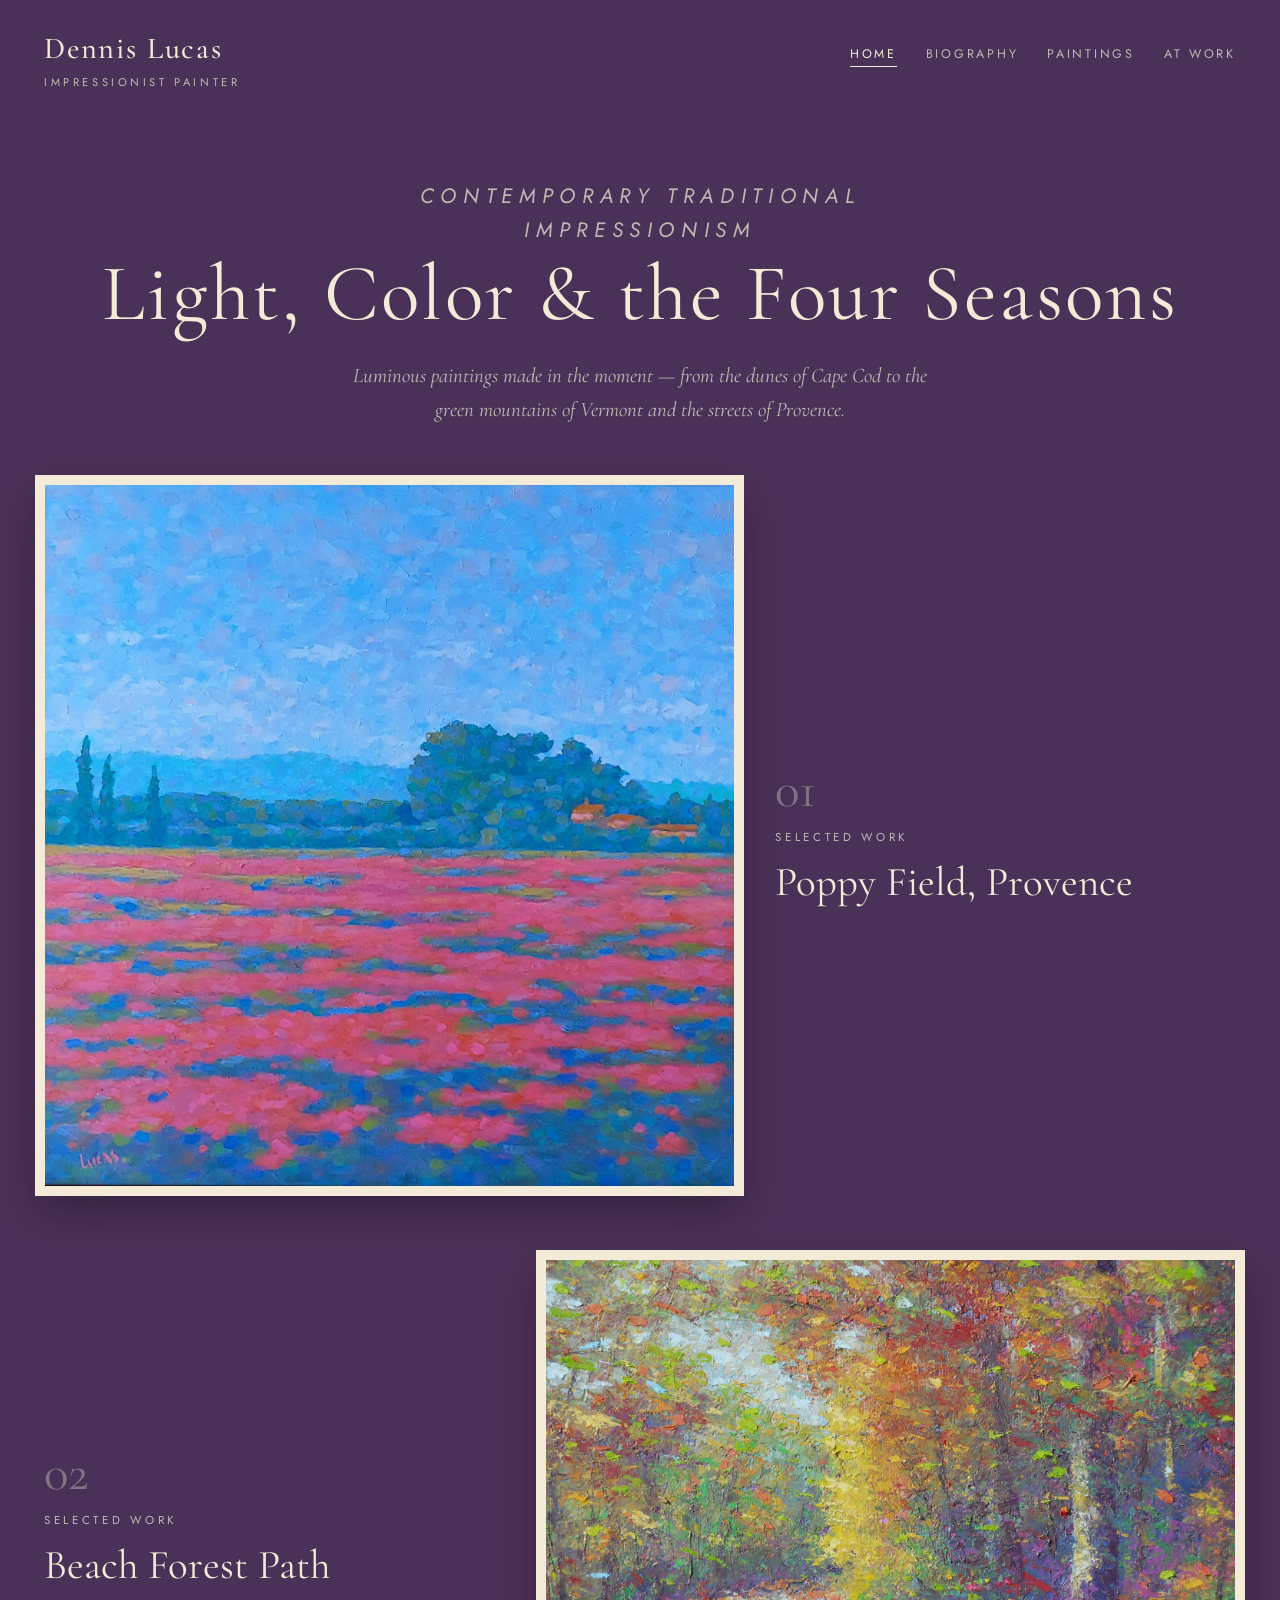
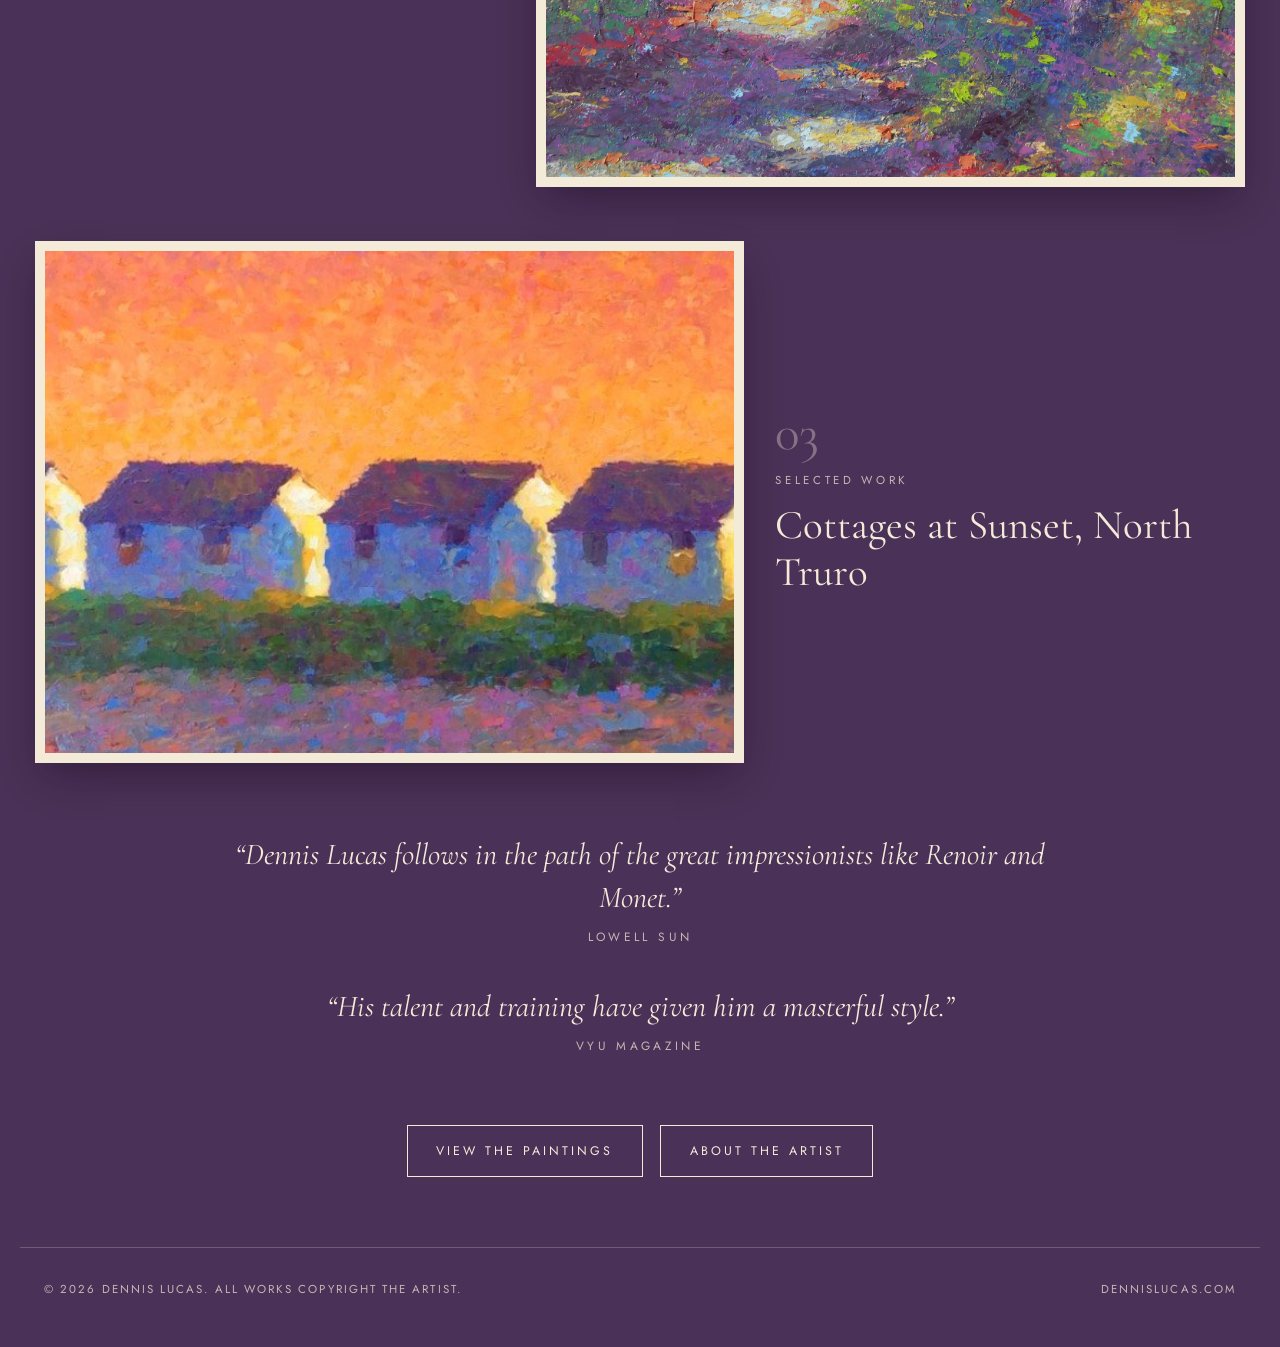
==== index.html @ 15bdb159 "Add files via upload" ====
<!doctype html>
<html lang="en">
<head>
<meta charset="utf-8">
<meta name="viewport" content="width=device-width, initial-scale=1">
<title>Dennis Lucas | Impressionist Painter</title>
<meta name="description" content="Dennis Lucas is a contemporary traditional impressionist painter and teacher from the Cape School of Art in Provincetown, MA.">
<link rel="canonical" href="https://dennislucas.com/">
<meta property="og:title" content="Dennis Lucas | Impressionist Painter">
<meta property="og:description" content="Dennis Lucas is a contemporary traditional impressionist painter and teacher from the Cape School of Art in Provincetown, MA.">
<meta property="og:image" content="https://dennislucas.com/art/poppy-field-provence.jpg">
<meta name="theme-color" content="#4a3157">
<link rel="preconnect" href="https://fonts.googleapis.com"><link rel="preconnect" href="https://fonts.gstatic.com" crossorigin><link href="https://fonts.googleapis.com/css2?family=Cormorant+Garamond:ital,wght@0,400;0,500;1,400&family=Jost:wght@400&display=swap" rel="stylesheet">
<link rel="stylesheet" href="css/style.css">
</head>
<body>
<header class="site-header">
  <a class="brand" href="index.html"><span class="brand-name">Dennis Lucas</span><span class="brand-tag">Impressionist Painter</span></a>
  <nav class="site-nav" aria-label="Main"><ul><li><a href="index.html" aria-current="page">Home</a></li><li><a href="biography.html">Biography</a></li><li><a href="gallery.html">Paintings</a></li><li><a href="studio.html">At Work</a></li></ul></nav>
</header>
<main>
<section class="hero">
  <p class="eyebrow">Contemporary Traditional Impressionism</p>
  <h1>Light, Color &amp; the Four Seasons</h1>
  <p>Luminous paintings made in the moment &mdash; from the dunes of Cape Cod to the green mountains of Vermont and the streets of Provence.</p>
</section>
<section class="featured" aria-label="Featured paintings">
<article class="feature">
  <div class="feature-img"><a href="gallery.html"><img src="art/poppy-field-provence.jpg" alt="Poppy Field, Provence, oil painting by Dennis Lucas" loading="eager"></a></div>
  <div class="feature-text"><div class="num">01</div><p class="eyebrow">Selected Work</p><h2>Poppy Field, Provence</h2></div>
</article>
<article class="feature">
  <div class="feature-img"><a href="gallery.html"><img src="art/beach-forest-path.jpg" alt="Beach Forest Path, oil painting by Dennis Lucas" loading="lazy"></a></div>
  <div class="feature-text"><div class="num">02</div><p class="eyebrow">Selected Work</p><h2>Beach Forest Path</h2></div>
</article>
<article class="feature">
  <div class="feature-img"><a href="gallery.html"><img src="art/cottages-at-sunset-north-truro.jpg" alt="Cottages at Sunset, North Truro, oil painting by Dennis Lucas" loading="lazy"></a></div>
  <div class="feature-text"><div class="num">03</div><p class="eyebrow">Selected Work</p><h2>Cottages at Sunset, North Truro</h2></div>
</article>
</section>
<section class="quotes" aria-label="Press">
  <blockquote>&ldquo;Dennis Lucas follows in the path of the great impressionists like Renoir and Monet.&rdquo;<cite>Lowell Sun</cite></blockquote>
  <blockquote>&ldquo;His talent and training have given him a masterful style.&rdquo;<cite>VYU Magazine</cite></blockquote>
</section>
<div class="cta">
  <a class="button" href="gallery.html">View the Paintings</a>
  <a class="button" href="biography.html">About the Artist</a>
</div>
</main>
<footer class="site-footer">
  <span>&copy; <span id="yr">2026</span> Dennis Lucas. All works copyright the artist.</span>
  <span>dennislucas.com</span>
</footer>
<script>document.getElementById('yr').textContent = new Date().getFullYear();</script>

</body>
</html>
---- css/style.css ----
:root {
  --purple: #4a3157;       /* solid matte purple */
  --purple-deep: #3d2848;
  --creme: #f3ead8;        /* creme text */
  --creme-soft: rgba(243, 234, 216, 0.72);
  --line: rgba(243, 234, 216, 0.22);
  --serif: "Cormorant Garamond", Georgia, "Times New Roman", serif;
  --sans: "Jost", "Helvetica Neue", Arial, sans-serif;
}

* { box-sizing: border-box; }
html { -webkit-text-size-adjust: 100%; }
body {
  margin: 0;
  background: var(--purple);
  color: var(--creme);
  font-family: var(--serif);
  font-size: 1.2rem;
  line-height: 1.65;
}
img { max-width: 100%; display: block; }
a { color: var(--creme); }

/* ---------- Header / nav ---------- */
.site-header {
  display: flex; flex-wrap: wrap; align-items: baseline; justify-content: space-between;
  gap: 0.75rem 2rem;
  max-width: 1240px; margin: 0 auto; padding: 2rem 1.5rem 1.25rem;
}
.brand { text-decoration: none; }
.brand-name {
  font-size: 1.9rem; font-weight: 500; letter-spacing: 0.06em; line-height: 1.1;
}
.brand-tag {
  display: block; font-family: var(--sans); font-size: 0.7rem;
  letter-spacing: 0.32em; text-transform: uppercase; color: var(--creme-soft); margin-top: 0.3rem;
}
.site-nav ul { list-style: none; margin: 0; padding: 0; display: flex; flex-wrap: wrap; gap: 0.4rem 1.8rem; }
.site-nav a {
  font-family: var(--sans); font-size: 0.78rem; letter-spacing: 0.22em; text-transform: uppercase;
  text-decoration: none; color: var(--creme-soft); padding-bottom: 0.2rem; border-bottom: 1px solid transparent;
  transition: color .2s, border-color .2s;
}
.site-nav a:hover, .site-nav a[aria-current="page"] { color: var(--creme); border-bottom-color: var(--creme); }

main { max-width: 1240px; margin: 0 auto; padding: 0 1.5rem 4rem; }

/* ---------- Typography ---------- */
h1, h2, h3 { font-weight: 400; line-height: 1.15; margin: 0; }
.page-title { font-size: clamp(2.4rem, 5vw, 3.6rem); text-align: center; margin: 2.5rem 0 0.5rem; }
.page-intro { text-align: center; color: var(--creme-soft); max-width: 40rem; margin: 0 auto 3rem; font-style: italic; }
.eyebrow { font-style: normal;
  font-family: var(--sans); font-size: 0.72rem; letter-spacing: 0.32em; text-transform: uppercase; color: var(--creme-soft);
}
.rule { width: 60px; height: 1px; background: var(--creme); opacity: .5; border: 0; margin: 2rem auto; }

/* ---------- Home ---------- */
.hero { text-align: center; padding: 3rem 0 3.5rem; }
.hero h1 { font-size: clamp(2.6rem, 7vw, 5rem); letter-spacing: 0.03em; }
.hero p { max-width: 38rem; margin: 1.2rem auto 0; color: var(--creme-soft); font-size: 1.3rem; font-style: italic; }

.featured { display: grid; gap: 4.5rem; }
.feature { display: grid; grid-template-columns: 1.5fr 1fr; gap: 2.5rem; align-items: center; }
.feature:nth-child(even) { grid-template-columns: 1fr 1.5fr; }
.feature:nth-child(even) .feature-img { order: 2; }
.feature-img img {
  width: 100%; height: auto; box-shadow: 0 18px 40px rgba(20, 8, 26, 0.45);
  outline: 10px solid var(--creme); outline-offset: -1px;
}
.feature-text h2 { font-size: clamp(1.8rem, 3.2vw, 2.6rem); margin-top: .4rem; }
.feature-text .num { font-family: var(--serif); font-size: 3.2rem; opacity: .35; line-height: 1; }

.quotes { margin: 5rem auto 1rem; max-width: 52rem; display: grid; gap: 2.5rem; text-align: center; }
.quotes blockquote { margin: 0; font-size: clamp(1.4rem, 2.6vw, 1.9rem); font-style: italic; line-height: 1.4; }
.quotes cite { display: block; margin-top: .6rem; font-family: var(--sans); font-style: normal; font-size: .75rem; letter-spacing: .28em; text-transform: uppercase; color: var(--creme-soft); }

.cta { text-align: center; margin-top: 4rem; }
.button {
  display: inline-block; font-family: var(--sans); font-size: .78rem; letter-spacing: .24em; text-transform: uppercase;
  text-decoration: none; border: 1px solid var(--creme); padding: .9rem 1.8rem; margin: .4rem; transition: background .2s, color .2s;
}
.button:hover { background: var(--creme); color: var(--purple); }

/* ---------- Biography ---------- */
.bio { display: grid; grid-template-columns: 1fr 1.25fr; gap: 3.5rem; align-items: start; margin-top: 1rem; }
.bio-photo img { width: 100%; height: auto; box-shadow: 0 18px 40px rgba(20, 8, 26, 0.45); }
.bio-photo figcaption { font-size: .95rem; color: var(--creme-soft); font-style: italic; margin-top: .6rem; }
.bio-text p:first-of-type::first-letter { float: left; font-size: 4.2rem; line-height: .85; padding: .35rem .5rem 0 0; }
.bio-text p { margin: 0 0 1.3rem; }
.bio-text .quotes { margin: 2.5rem 0 0; text-align: left; gap: 1.5rem; }
.bio-text .quotes blockquote { font-size: 1.4rem; border-left: 1px solid var(--line); padding-left: 1.2rem; }

/* ---------- Galleries ---------- */
.gallery { columns: 3 300px; column-gap: 1.6rem; }
.gallery figure { break-inside: avoid; margin: 0 0 1.8rem; }
.gallery button {
  all: unset; display: block; cursor: zoom-in; width: 100%;
}
.gallery button:focus-visible { outline: 2px solid var(--creme); outline-offset: 4px; }
.gallery img { width: 100%; height: auto; transition: transform .35s ease, box-shadow .35s ease; box-shadow: 0 10px 24px rgba(20, 8, 26, 0.35); }
.gallery button:hover img { transform: translateY(-3px); box-shadow: 0 16px 34px rgba(20, 8, 26, 0.5); }
.gallery figcaption { font-size: 1.05rem; margin-top: .55rem; color: var(--creme-soft); font-style: italic; }

/* ---------- Lightbox ---------- */
.lightbox {
  position: fixed; inset: 0; z-index: 50; display: none; align-items: center; justify-content: center;
  background: rgba(38, 24, 46, 0.96); padding: 4rem 4.5rem 5rem;
}
.lightbox.open { display: flex; }
.lightbox figure { margin: 0; max-width: 100%; max-height: 100%; display: flex; flex-direction: column; align-items: center; }
.lightbox img { max-width: 100%; max-height: calc(100vh - 10rem); width: auto; height: auto; object-fit: contain; }
.lightbox figcaption { margin-top: 1rem; font-style: italic; font-size: 1.25rem; text-align: center; }
.lb-btn {
  position: absolute; background: none; border: 0; color: var(--creme); cursor: pointer;
  font-family: var(--sans); font-size: 2.2rem; line-height: 1; padding: .8rem; opacity: .75;
}
.lb-btn:hover, .lb-btn:focus-visible { opacity: 1; }
.lb-close { top: .8rem; right: 1rem; font-size: 2rem; }
.lb-prev { left: .6rem; top: 50%; transform: translateY(-50%); }
.lb-next { right: .6rem; top: 50%; transform: translateY(-50%); }

/* ---------- Footer ---------- */
.site-footer {
  border-top: 1px solid var(--line); max-width: 1240px; margin: 0 auto; padding: 2rem 1.5rem 3rem;
  display: flex; flex-wrap: wrap; justify-content: space-between; gap: 1rem;
  font-family: var(--sans); font-size: .72rem; letter-spacing: .18em; text-transform: uppercase; color: var(--creme-soft);
}

/* ---------- Responsive ---------- */
@media (max-width: 820px) {
  .site-header { justify-content: center; text-align: center; padding: 1.5rem 1rem 1rem; }
  .site-nav ul { justify-content: center; gap: .4rem 1.2rem; }
  main { padding: 0 1rem 3rem; }
  .feature, .feature:nth-child(even) { grid-template-columns: 1fr; gap: 1.4rem; }
  .feature:nth-child(even) .feature-img { order: 0; }
  .feature-text { text-align: center; }
  .feature-img img { outline-width: 6px; }
  .bio { grid-template-columns: 1fr; gap: 2rem; }
  .lightbox { padding: 3.5rem .5rem 4.5rem; }
  .lb-prev, .lb-next { top: auto; bottom: .6rem; transform: none; }
  .lb-prev { left: 25%; } .lb-next { right: 25%; }
  .site-footer { justify-content: center; text-align: center; }
}
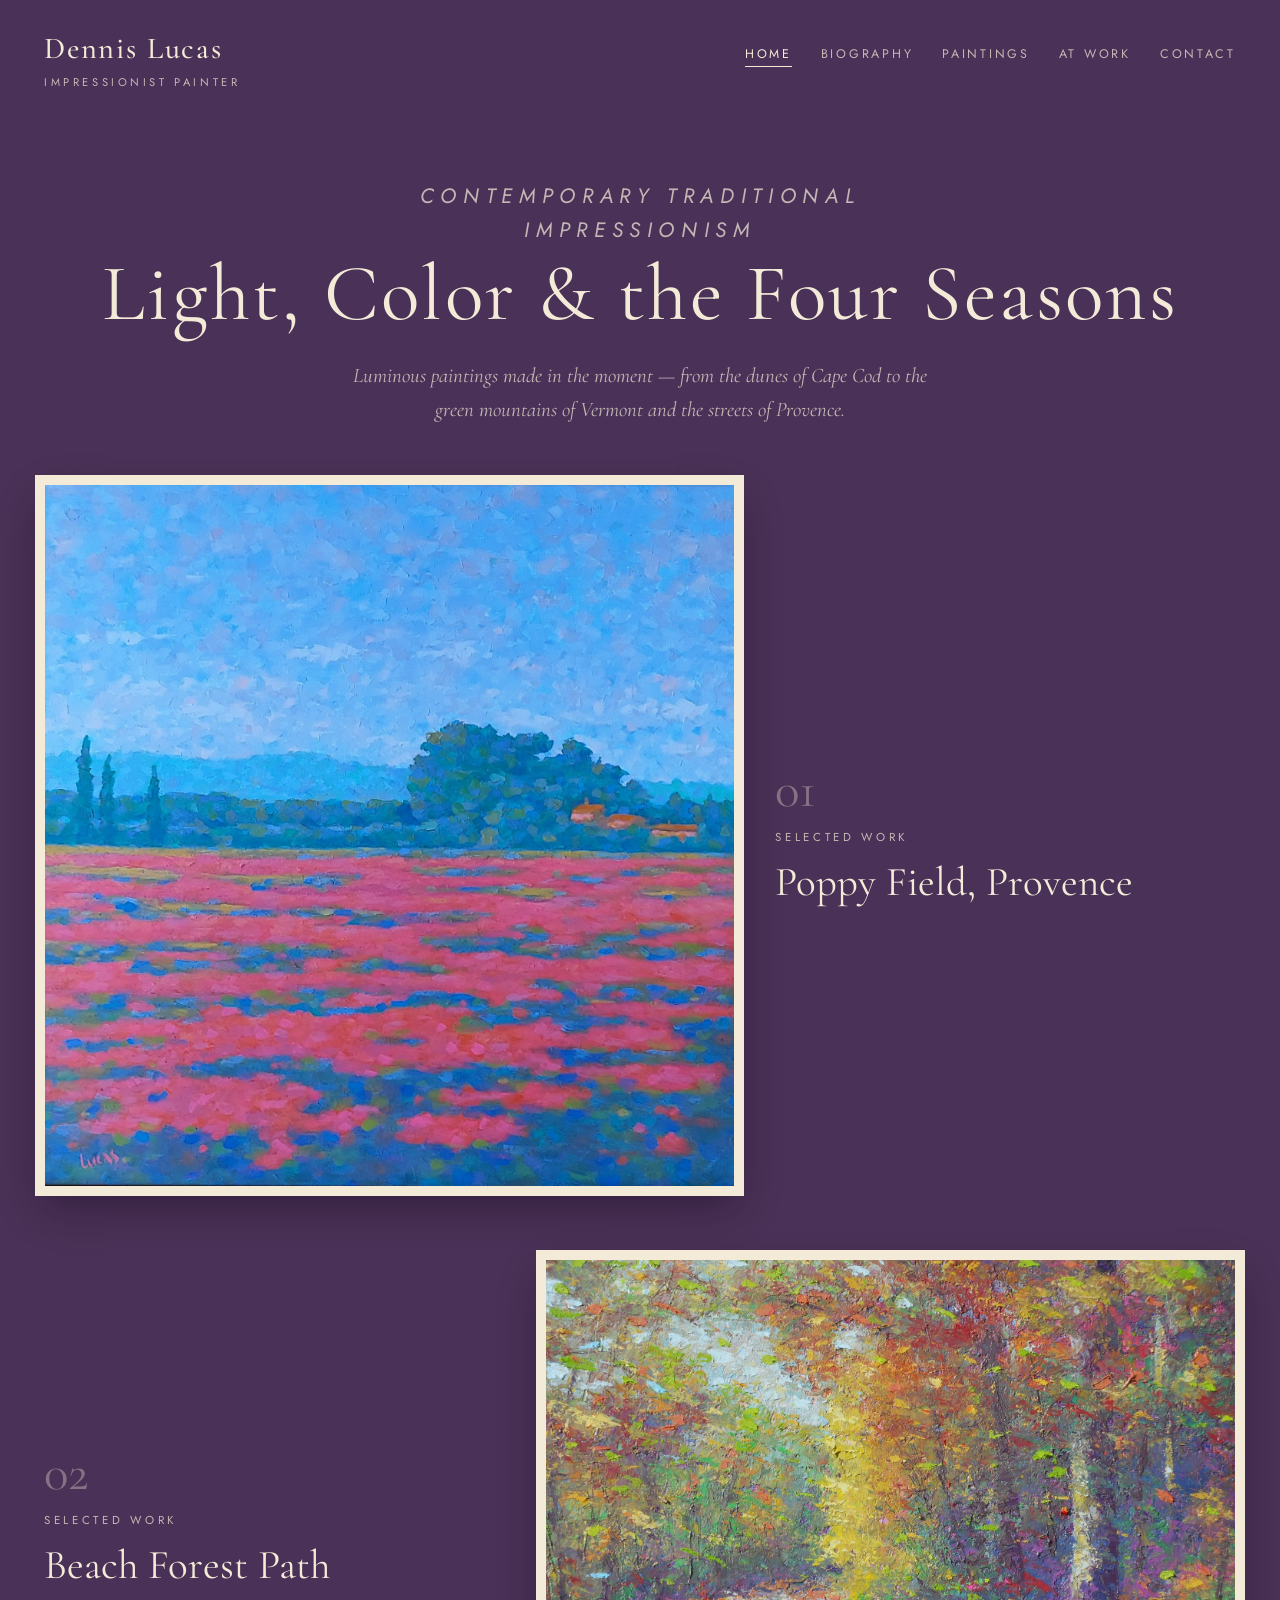
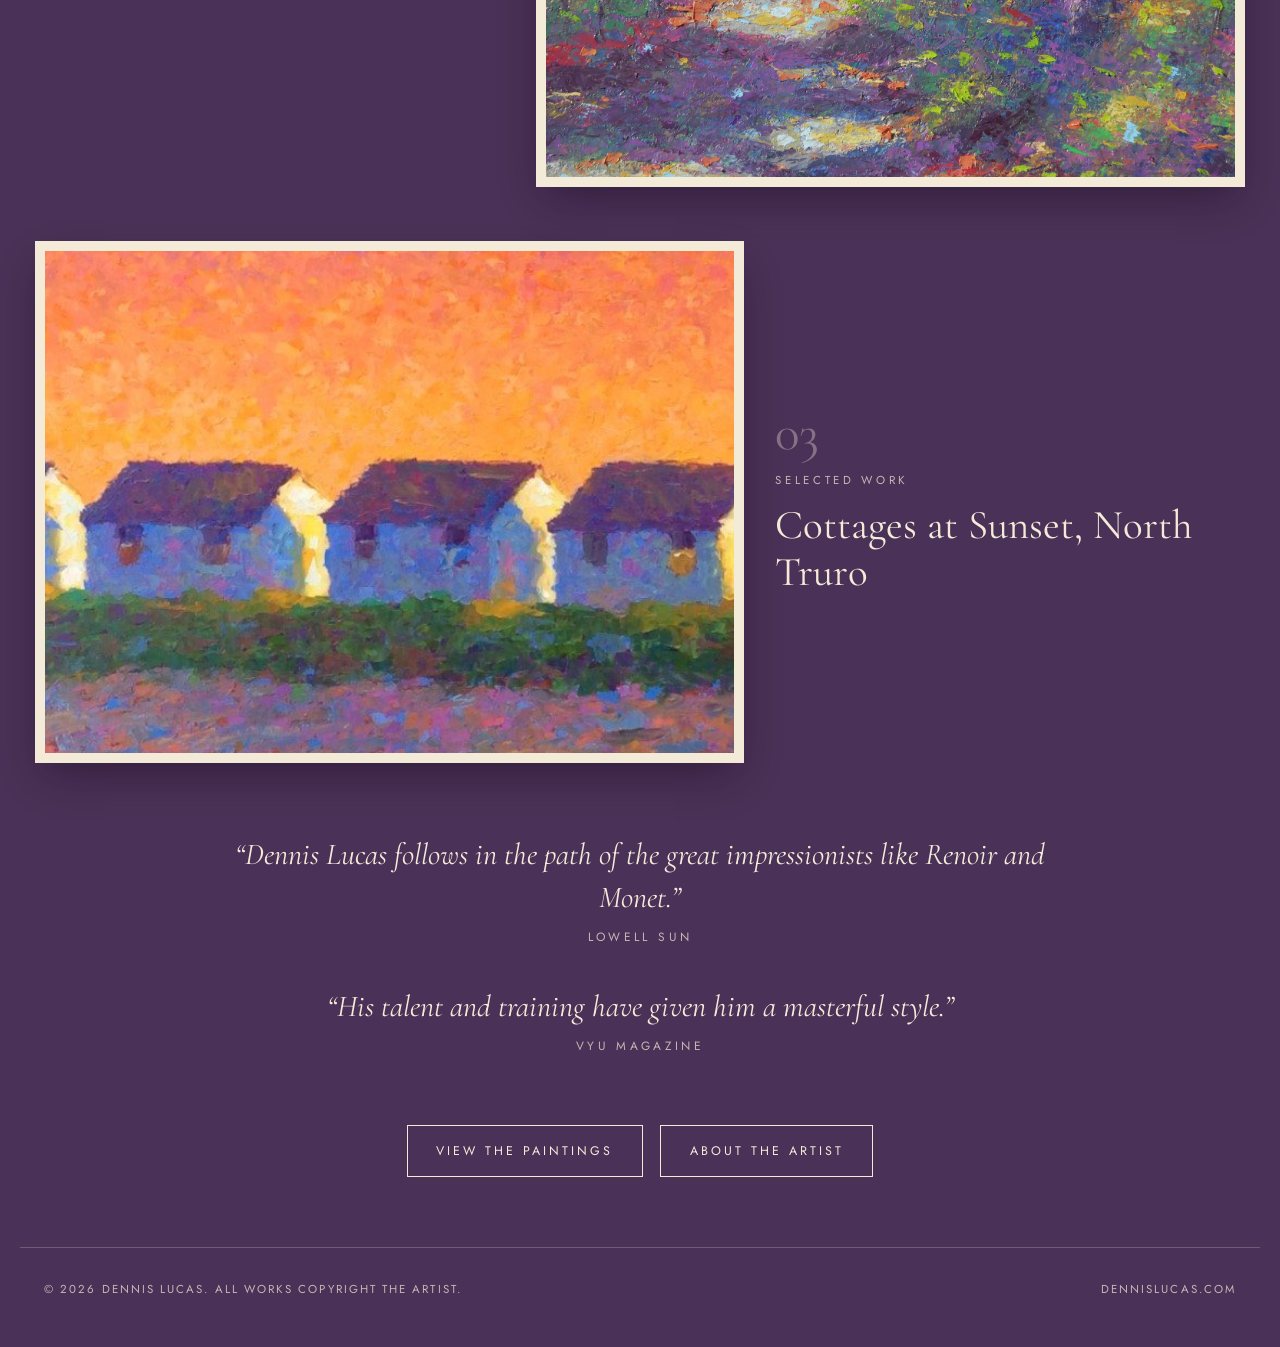
==== commit acb34f76: "Add Contact page with email link Adds contact.html with an 'Email Dennis' button and the address, ma" ====
--- a/index.html
+++ b/index.html
@@ -16,7 +16,7 @@
 <body>
 <header class="site-header">
   <a class="brand" href="index.html"><span class="brand-name">Dennis Lucas</span><span class="brand-tag">Impressionist Painter</span></a>
-  <nav class="site-nav" aria-label="Main"><ul><li><a href="index.html" aria-current="page">Home</a></li><li><a href="biography.html">Biography</a></li><li><a href="gallery.html">Paintings</a></li><li><a href="studio.html">At Work</a></li></ul></nav>
+  <nav class="site-nav" aria-label="Main"><ul><li><a href="index.html" aria-current="page">Home</a></li><li><a href="biography.html">Biography</a></li><li><a href="gallery.html">Paintings</a></li><li><a href="studio.html">At Work</a></li><li><a href="contact.html">Contact</a></li></ul></nav>
 </header>
 <main>
 <section class="hero">
--- a/css/style.css
+++ b/css/style.css
@@ -119,6 +119,10 @@
 .lb-prev { left: .6rem; top: 50%; transform: translateY(-50%); }
 .lb-next { right: .6rem; top: 50%; transform: translateY(-50%); }
 
+/* ---------- Contact ---------- */
+.contact-cta { margin-top: 1rem; }
+.contact-alt { color: var(--creme-soft); margin-top: 1.2rem; font-size: 1.15rem; overflow-wrap: anywhere; }
+
 /* ---------- Footer ---------- */
 .site-footer {
   border-top: 1px solid var(--line); max-width: 1240px; margin: 0 auto; padding: 2rem 1.5rem 3rem;
